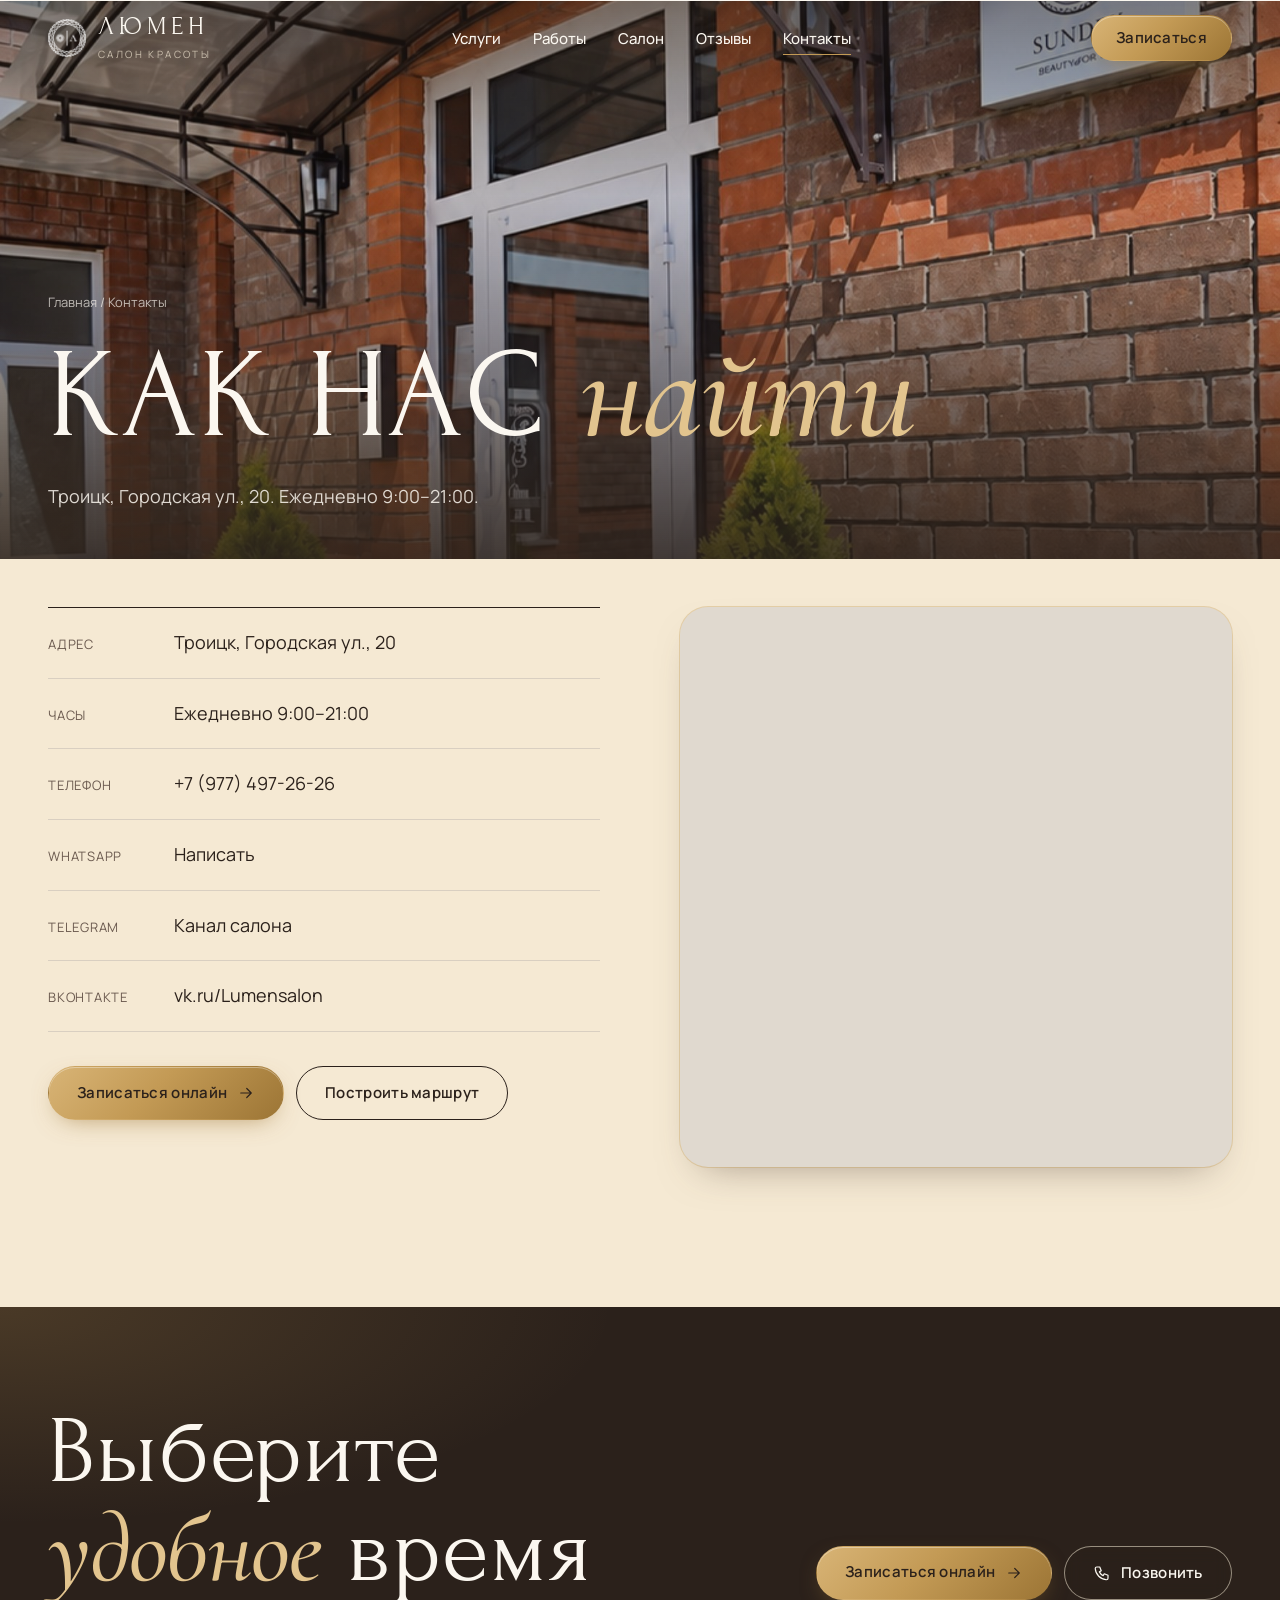
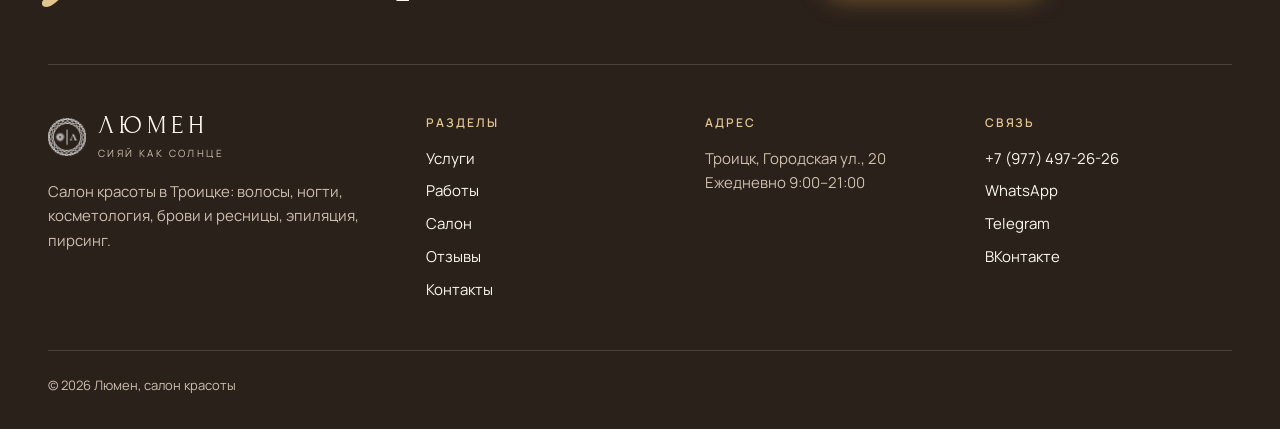
==== kontakty.html @ 07cf26c3 "Сайт салона Люмен: черновик" ====
<!doctype html>
<html lang="ru">
<head>
<meta charset="utf-8">
<meta name="viewport" content="width=device-width, initial-scale=1, viewport-fit=cover">
<title>Контакты · Люмен, Троицк</title>
<meta name="description" content="Салон Люмен: Троицк, Городская ул., 20. Ежедневно 9:00–21:00. +7 (977) 497-26-26.">
<meta name="theme-color" content="#3a2e27">
<meta property="og:title" content="Контакты · Люмен, Троицк">
<meta property="og:description" content="Салон Люмен: Троицк, Городская ул., 20. Ежедневно 9:00–21:00. +7 (977) 497-26-26.">
<meta property="og:image" content="assets/img/salon/salon-03.jpg">
<link rel="icon" href="assets/img/favicon.png">
<link rel="preconnect" href="https://fonts.googleapis.com">
<link rel="preconnect" href="https://fonts.gstatic.com" crossorigin>
<link href="https://fonts.googleapis.com/css2?family=Cormorant+Garamond:ital,wght@1,500&family=Forum&family=Manrope:wght@400;500;600&display=swap&subset=cyrillic" rel="stylesheet">
<link rel="stylesheet" href="assets/css/site.css">
<script>document.documentElement.classList.add('js')</script>
</head>
<body class="has-hero">
<div class="curtain" aria-hidden="true"><img src="assets/img/mark.png" alt="" width="311" height="312"></div>
<script>try{if(sessionStorage.getItem('lnav')){document.querySelector('.curtain').classList.add('is-enter');sessionStorage.removeItem('lnav')}}catch(e){}</script>
<a class="skip" href="#main">К содержанию</a>
<header class="header">
  <div class="wrap">
    <a class="brand" href="index.html" aria-label="Люмен, на главную">
      <img src="assets/img/mark.png" alt="" width="311" height="312">
      <span><span class="brand__name">ЛЮМЕН</span><span class="brand__sub">салон красоты</span></span>
    </a>
    <nav class="nav" aria-label="Основное меню"><ul><li><a href="uslugi.html">Услуги</a></li><li><a href="raboty.html">Работы</a></li><li><a href="salon.html">Салон</a></li><li><a href="otzyvy.html">Отзывы</a></li><li><a href="kontakty.html" aria-current="page">Контакты</a></li></ul></nav>
    <a class="btn btn--gold header__cta" href="https://n207666.yclients.com/company/207418/personal/menu?o=" target="_blank" rel="noopener">Записаться</a>
    <button class="burger" type="button" aria-expanded="false" aria-controls="menu" aria-label="Открыть меню"><span></span><span></span></button>
  </div>
</header>
<div class="menu" id="menu" aria-hidden="true">
  <nav aria-label="Меню"><ul><li><a href="index.html" style="--i:0">Главная <small>люмен</small></a></li><li><a href="uslugi.html" style="--i:1">Услуги <small>цены</small></a></li><li><a href="raboty.html" style="--i:2">Работы <small>фото</small></a></li><li><a href="salon.html" style="--i:3">Салон <small>интерьер</small></a></li><li><a href="otzyvy.html" style="--i:4">Отзывы <small>5,0</small></a></li><li><a href="kontakty.html" style="--i:5" aria-current="page">Контакты <small>адрес</small></a></li></ul></nav>
  <div class="menu__foot">
    <a class="btn btn--gold" href="https://n207666.yclients.com/company/207418/personal/menu?o=" target="_blank" rel="noopener">Записаться онлайн</a>
    <a href="tel:+79774972626">+7 (977) 497-26-26</a>
    <span>Троицк, Городская ул., 20. Ежедневно 9:00–21:00</span>
  </div>
</div>
<main id="main">

<section class="page-hero">
  <div class="page-hero__media"><img src="assets/img/salon/salon-10.jpg" alt="" width="1768" height="2600" decoding="async" data-parallax="0.12" fetchpriority="high"></div>
  <div class="wrap">
    <p class="crumbs"><a href="index.html">Главная</a> / Контакты</p>
    <h1 class="h1"><span class="hero__line"><span style="--i:0">Как нас <em>найти</em></span></span></h1>
    <p class="lead hero__fade" style="--i:0">Троицк, Городская ул., 20. Ежедневно 9:00–21:00.</p>
    
  </div>
</section>
<section class="section section--glow" style="padding-top:48px">
  <div class="wrap two-col">
    <div>
      <ul class="contact-list">
        <li><span>Адрес</span><p>Троицк, Городская ул., 20</p></li>
        <li><span>Часы</span><p>Ежедневно 9:00–21:00</p></li>
        <li><span>Телефон</span><a href="tel:+79774972626">+7 (977) 497-26-26</a></li>
        <li><span>WhatsApp</span><a href="https://wa.me/79774972626" target="_blank" rel="noopener">Написать</a></li>
        <li><span>Telegram</span><a href="https://t.me/salonSundex" target="_blank" rel="noopener">Канал салона</a></li>
        <li><span>ВКонтакте</span><a href="https://vk.ru/Lumensalon" target="_blank" rel="noopener">vk.ru/Lumensalon</a></li>
      </ul>
      <div class="hero__actions">
        <a class="btn btn--gold" href="https://n207666.yclients.com/company/207418/personal/menu?o=" target="_blank" rel="noopener">Записаться онлайн <svg viewBox="0 0 24 24" fill="none" stroke="currentColor" stroke-width="1.6" stroke-linecap="round" stroke-linejoin="round" aria-hidden="true"><path d="M5 12h14M13 6l6 6-6 6"/></svg></a>
        <a class="btn btn--line" href="https://yandex.ru/maps/org/lyumen/181692772645/" target="_blank" rel="noopener">Построить маршрут</a>
      </div>
    </div>
    <div class="map" data-reveal>
      <iframe src="https://yandex.ru/map-widget/v1/?ll=37.315527%2C55.492158&amp;z=17&amp;mode=search&amp;oid=181692772645&amp;ol=biz" title="Люмен на Яндекс Картах" loading="lazy" allowfullscreen></iframe>
    </div>
  </div>
</section>
</main>
<footer class="footer">
  <div class="wrap">
    <div class="footer__cta">
      <h2 class="h2" data-reveal>Выберите <em>удобное</em> время</h2>
      <div class="footer__actions" data-reveal style="--i:1">
        <a class="btn btn--gold" href="https://n207666.yclients.com/company/207418/personal/menu?o=" target="_blank" rel="noopener">Записаться онлайн <svg viewBox="0 0 24 24" fill="none" stroke="currentColor" stroke-width="1.6" stroke-linecap="round" stroke-linejoin="round" aria-hidden="true"><path d="M5 12h14M13 6l6 6-6 6"/></svg></a>
        <a class="btn btn--glass" href="tel:+79774972626"><svg viewBox="0 0 24 24" fill="none" stroke="currentColor" stroke-width="1.6" stroke-linecap="round" stroke-linejoin="round" aria-hidden="true"><path d="M5 4h4l2 5-2.5 1.5a11 11 0 0 0 5 5L15 13l5 2v4a2 2 0 0 1-2 2A16 16 0 0 1 3 6a2 2 0 0 1 2-2"/></svg> Позвонить</a>
      </div>
    </div>
    <div class="footer__grid">
      <div class="footer__brand">
        <a class="brand" href="index.html" aria-label="Люмен, на главную">
          <img src="assets/img/mark.png" alt="" width="311" height="312" loading="lazy">
          <span><span class="brand__name">ЛЮМЕН</span><span class="brand__sub">сияй как солнце</span></span>
        </a>
        <p>Салон красоты в Троицке: волосы, ногти, косметология, брови и ресницы, эпиляция, пирсинг.</p>
      </div>
      <div><h3>Разделы</h3><ul><li><a href="uslugi.html">Услуги</a></li><li><a href="raboty.html">Работы</a></li><li><a href="salon.html">Салон</a></li><li><a href="otzyvy.html">Отзывы</a></li><li><a href="kontakty.html">Контакты</a></li></ul></div>
      <div><h3>Адрес</h3><p>Троицк, Городская ул., 20<br>Ежедневно <span class="nowrap">9:00–21:00</span></p></div>
      <div><h3>Связь</h3><ul><li><a href="tel:+79774972626">+7 (977) 497-26-26</a></li><li><a href="https://wa.me/79774972626" target="_blank" rel="noopener">WhatsApp</a></li><li><a href="https://t.me/salonSundex" target="_blank" rel="noopener">Telegram</a></li><li><a href="https://vk.ru/Lumensalon" target="_blank" rel="noopener">ВКонтакте</a></li></ul></div>
    </div>
    <div class="footer__bottom">© 2026 Люмен, салон красоты</div>
  </div>
</footer>
<div class="booking-bar">
  <a class="btn btn--gold" href="https://n207666.yclients.com/company/207418/personal/menu?o=" target="_blank" rel="noopener">Записаться онлайн</a>
  <a class="call" href="tel:+79774972626" aria-label="Позвонить +7 (977) 497-26-26"><svg viewBox="0 0 24 24" fill="none" stroke="currentColor" stroke-width="1.6" stroke-linecap="round" stroke-linejoin="round" aria-hidden="true"><path d="M5 4h4l2 5-2.5 1.5a11 11 0 0 0 5 5L15 13l5 2v4a2 2 0 0 1-2 2A16 16 0 0 1 3 6a2 2 0 0 1 2-2"/></svg></a>
</div>
<script src="assets/js/site.js" defer></script>

</body>
</html>
---- assets/css/site.css ----
/* Люмен, салон красоты, Троицк. Версия 2.
   Палитра смешанная: эспрессо, какао, песок, овсяный, золотистый крем (пример Влада)
   + мох (стена в салоне) и золото (пожелание Евгении). Розового нет.
   Шрифты: Forum (капители), Cormorant Garamond курсив (акцентные слова), Manrope (текст).
   Подпись: золотое «солнце» из логотипа и золотое свечение по краям фото. */

:root {
  --ink: #2b211b;
  --espresso: #544339;
  --espresso-deep: #3a2e27;
  --cocoa: #8a6c5f;
  --sand: #bfa38a;
  --oat: #e0d9cf;
  --glow: #f5e9d3;
  --paper: #fbf7f0;
  --white: #ffffff;
  --moss: #3e4b34;
  --moss-deep: #2c3626;
  --gold: #c39a55;
  --gold-soft: #e2c48e;
  --gold-deep: #9c7535;
  --line: #d9cfc1;
  --line-dark: rgba(245, 233, 211, 0.16);
  --muted: #6b5a4f;
  --muted-light: #cbbfae;

  --font-display: "Forum", "Times New Roman", serif;
  --font-accent: "Cormorant Garamond", Georgia, serif;
  --font-body: "Manrope", system-ui, -apple-system, sans-serif;

  --r-sm: 12px;
  --r: 20px;
  --r-lg: 28px;

  --glow-rest: 0 0 0 1px rgba(195, 154, 85, 0.35), 0 18px 40px -22px rgba(84, 67, 57, 0.55);
  --glow-hot: 0 0 0 1px rgba(226, 196, 142, 0.9), 0 0 32px 2px rgba(226, 196, 142, 0.45), 0 24px 60px -20px rgba(58, 46, 39, 0.6);

  --ease-out: cubic-bezier(0.23, 1, 0.32, 1);
  --ease-drawer: cubic-bezier(0.32, 0.72, 0, 1);
  --ease-in-out: cubic-bezier(0.77, 0, 0.175, 1);

  --header-h: 64px;
  --wrap: 1440px;
  --gutter: 20px;
}
@media (min-width: 900px) { :root { --header-h: 76px; --gutter: 48px; } }

*, *::before, *::after { box-sizing: border-box; }
html { scroll-behavior: smooth; -webkit-text-size-adjust: 100%; scroll-padding-top: calc(var(--header-h) + 16px); }
body {
  margin: 0; background: var(--paper); color: var(--ink);
  font-family: var(--font-body); font-size: 16px; line-height: 1.65;
  -webkit-font-smoothing: antialiased; -webkit-tap-highlight-color: transparent;
  padding-bottom: calc(76px + env(safe-area-inset-bottom));
  overflow-x: clip;
}
@media (min-width: 900px) { body { padding-bottom: 0; } }
body.menu-open { overflow: hidden; }
img { display: block; max-width: 100%; height: auto; }
a { color: inherit; }
button { font: inherit; color: inherit; }
:focus-visible { outline: 2px solid var(--gold); outline-offset: 3px; border-radius: 6px; }
.wrap { width: 100%; max-width: var(--wrap); margin: 0 auto; padding: 0 var(--gutter); }
.visually-hidden { position: absolute !important; width: 1px; height: 1px; overflow: hidden; clip: rect(0 0 0 0); white-space: nowrap; }
.skip { position: absolute; left: 12px; top: -60px; z-index: 100; background: var(--ink); color: var(--paper); padding: 10px 16px; border-radius: var(--r-sm); }
.skip:focus { top: 12px; }
.nowrap { white-space: nowrap; }

/* ---------- Типографика ---------- */
.h1, .h2, .h3 { font-family: var(--font-display); font-weight: 400; margin: 0; letter-spacing: 0.01em; line-height: 1.02; text-wrap: balance; }
.h1 { font-size: clamp(58px, 14vw, 150px); text-transform: uppercase; line-height: 0.9; }
.h2 { font-size: clamp(38px, 6.6vw, 72px); }
.h3 { font-size: 26px; line-height: 1.15; }
.h1 em, .h2 em, .h3 em {
  font-family: var(--font-accent); font-style: italic; font-weight: 500;
  text-transform: none; letter-spacing: -0.01em; color: var(--gold-deep);
}
.h1 em { font-size: 1.06em; }
.lead { font-size: 17px; line-height: 1.6; color: var(--muted); max-width: 34em; margin: 0; }
@media (min-width: 900px) { .lead { font-size: 18px; } }
.kicker { font-family: var(--font-accent); font-style: italic; font-size: 24px; color: var(--gold-deep); margin: 0 0 10px; }

/* ---------- Кнопки: золото с бликом и подсветкой ---------- */
.btn {
  position: relative; overflow: hidden; isolation: isolate;
  display: inline-flex; align-items: center; justify-content: center; gap: 10px;
  min-height: 54px; padding: 0 28px; border-radius: 999px; border: 1px solid transparent;
  font-size: 15px; font-weight: 600; letter-spacing: 0.02em; text-decoration: none; cursor: pointer; white-space: nowrap;
  transition: transform 160ms var(--ease-out), box-shadow 300ms ease, background-color 200ms ease, color 200ms ease, border-color 200ms ease;
}
.btn:active { transform: scale(0.97); }
.btn svg { width: 18px; height: 18px; flex: none; transition: transform 250ms var(--ease-out); }
.btn--gold {
  background: linear-gradient(135deg, #d8b476 0%, var(--gold) 45%, var(--gold-deep) 100%);
  color: var(--ink);
  box-shadow: 0 8px 24px -10px rgba(156, 117, 53, 0.7), inset 0 1px 0 rgba(255, 255, 255, 0.35);
}
.btn--gold::after {
  content: ""; position: absolute; inset: 0; z-index: -1;
  background: linear-gradient(105deg, transparent 30%, rgba(255, 246, 225, 0.4) 48%, transparent 66%);
  transform: translateX(-110%);
}
.btn--gold.is-shine::after { animation: shine 1100ms var(--ease-in-out) 1; }
@keyframes shine { to { transform: translateX(110%); } }
.btn--line { border-color: currentColor; background: transparent; }
.btn--glass { border-color: rgba(245, 233, 211, 0.55); color: var(--paper); background: rgba(43, 33, 27, 0.25); backdrop-filter: blur(8px); -webkit-backdrop-filter: blur(8px); }
@media (hover: hover) and (pointer: fine) {
  .btn--gold:hover { box-shadow: 0 0 0 1px rgba(226, 196, 142, 0.45), 0 0 14px rgba(226, 196, 142, 0.25), 0 10px 24px -12px rgba(156, 117, 53, 0.6); }
  .btn--gold:hover::after { animation: shine 900ms var(--ease-in-out) 1; }
  .btn:hover svg { transform: translateX(4px); }
  .btn--line:hover { background: var(--ink); color: var(--paper); border-color: var(--ink); }
  .btn--glass:hover { background: var(--paper); color: var(--ink); border-color: var(--paper); }
}
.link-arrow { display: inline-flex; align-items: center; gap: 8px; font-weight: 600; font-size: 15px; text-decoration: none; border-bottom: 1px solid currentColor; padding-bottom: 2px; }
.link-arrow svg { width: 16px; height: 16px; transition: transform 200ms var(--ease-out); }
@media (hover: hover) and (pointer: fine) { .link-arrow:hover svg { transform: translateX(4px); } }

/* ---------- Свечение фото ---------- */
.glow { position: relative; border-radius: var(--r); overflow: hidden; box-shadow: var(--glow-rest); transition: box-shadow 400ms ease, transform 500ms var(--ease-out); background: var(--oat); }
.glow img { width: 100%; height: 100%; object-fit: cover; transition: transform 800ms var(--ease-out); }
.glow::after {
  content: ""; position: absolute; inset: 0; border-radius: inherit; pointer-events: none;
  box-shadow: inset 0 0 0 1px rgba(245, 233, 211, 0.25), inset 0 -60px 80px -60px rgba(195, 154, 85, 0.45);
  opacity: 0.6; transition: opacity 400ms ease;
}
@media (hover: hover) and (pointer: fine) {
  a:hover .glow, button.glow:hover, .glow:hover { box-shadow: var(--glow-hot); transform: translateY(-4px); }
  a:hover .glow img, button.glow:hover img, .glow:hover img { transform: scale(1.05); }
  a:hover .glow::after, .glow:hover::after { opacity: 1; }
}

/* ---------- Верхняя полоса ---------- */
.topbar { background: var(--cocoa); color: var(--glow); font-size: 13px; position: relative; z-index: 41; }
.topbar .wrap { display: flex; justify-content: center; gap: 22px; min-height: 36px; align-items: center; }
.topbar a { text-decoration: none; }
.topbar__addr { display: none; }
@media (min-width: 700px) { .topbar__addr { display: inline; } .topbar .wrap { justify-content: space-between; } }

/* ---------- Шапка ---------- */
.header {
  position: sticky; top: 0; z-index: 40; color: var(--ink);
  background: rgba(251, 247, 240, 0.86); backdrop-filter: saturate(1.4) blur(14px); -webkit-backdrop-filter: saturate(1.4) blur(14px);
  border-bottom: 1px solid transparent; transition: border-color 200ms ease, background-color 300ms ease, color 300ms ease;
}
.header.is-scrolled { border-bottom-color: var(--line); }
.has-hero .header:not(.is-scrolled) { background: transparent; backdrop-filter: none; -webkit-backdrop-filter: none; color: var(--paper); }
.has-hero .header:not(.is-scrolled) .brand img { filter: invert(1) brightness(1.2); }
.has-hero .header:not(.is-scrolled) .brand__sub { color: var(--muted-light); }
.has-hero .header { margin-bottom: calc(var(--header-h) * -1); }
.header .wrap { display: flex; align-items: center; justify-content: space-between; height: var(--header-h); gap: 24px; }
.brand { display: flex; align-items: center; gap: 12px; text-decoration: none; }
.brand img { width: 38px; height: 42px; object-fit: contain; transition: filter 300ms ease; }
.brand__name { font-family: var(--font-display); font-size: 25px; letter-spacing: 0.2em; line-height: 1; }
.brand__sub { display: block; font-family: var(--font-body); font-size: 10px; letter-spacing: 0.24em; text-transform: uppercase; color: var(--muted); margin-top: 5px; transition: color 300ms ease; }
.nav { display: none; }
.nav ul { list-style: none; margin: 0; padding: 0; display: flex; gap: 32px; }
.nav a { text-decoration: none; font-size: 15px; font-weight: 500; position: relative; padding: 6px 0; }
.nav a::after { content: ""; position: absolute; left: 0; right: 0; bottom: 0; height: 1px; background: var(--gold); transform: scaleX(0); transform-origin: left; transition: transform 250ms var(--ease-out); }
.nav a[aria-current="page"]::after { transform: scaleX(1); }
@media (hover: hover) and (pointer: fine) { .nav a:hover::after { transform: scaleX(1); } }
.header__cta { display: none; }
@media (min-width: 900px) { .nav { display: block; } .header__cta { display: inline-flex; min-height: 46px; padding: 0 24px; } }
.burger { width: 48px; height: 48px; margin-right: -8px; border: 0; background: none; cursor: pointer; display: grid; place-items: center; position: relative; z-index: 60; }
@media (min-width: 900px) { .burger { display: none; } }
.burger span { position: absolute; left: 12px; right: 12px; height: 1.5px; background: currentColor; border-radius: 2px; transition: transform 300ms var(--ease-drawer); }
.burger span:nth-child(1) { transform: translateY(-5px); }
.burger span:nth-child(2) { transform: translateY(5px); }
.menu-open .burger span:nth-child(1) { transform: rotate(45deg); }
.menu-open .burger span:nth-child(2) { transform: rotate(-45deg); }

/* ---------- Мобильное меню ---------- */
.menu {
  position: fixed; inset: 0; z-index: 50; color: var(--paper);
  background: radial-gradient(120% 70% at 100% 0%, rgba(195, 154, 85, 0.28), transparent 60%), linear-gradient(180deg, var(--espresso) 0%, var(--espresso-deep) 100%);
  display: flex; flex-direction: column;
  padding: calc(var(--header-h) + 36px) var(--gutter) calc(32px + env(safe-area-inset-bottom));
  clip-path: circle(0% at calc(100% - 32px) 32px); visibility: hidden;
  transition: clip-path 420ms var(--ease-drawer), visibility 0s linear 420ms;
}
.menu-open .menu { clip-path: circle(150% at calc(100% - 32px) 32px); visibility: visible; transition: clip-path 700ms var(--ease-drawer), visibility 0s; }
.menu ul { list-style: none; margin: 0; padding: 0; }
.menu li { border-bottom: 1px solid var(--line-dark); overflow: hidden; }
.menu li a {
  display: flex; justify-content: space-between; align-items: baseline; font-family: var(--font-display); font-size: 40px; line-height: 1; padding: 18px 0; text-decoration: none;
  transform: translateY(105%); transition: transform 250ms var(--ease-out);
}
.menu li a small { font-family: var(--font-accent); font-style: italic; font-size: 20px; color: var(--gold-soft); }
.menu li a[aria-current="page"] { color: var(--gold-soft); }
.menu-open .menu li a { transform: none; transition: transform 700ms var(--ease-out); transition-delay: calc(180ms + var(--i) * 60ms); }
.menu__foot { margin-top: auto; display: grid; gap: 14px; font-size: 15px; color: var(--muted-light); opacity: 0; transform: translateY(12px); transition: opacity 200ms ease, transform 200ms ease; }
.menu-open .menu__foot { opacity: 1; transform: none; transition: opacity 500ms ease 550ms, transform 600ms var(--ease-out) 550ms; }
.menu__foot a:not(.btn) { color: var(--paper); text-decoration: none; }
.menu__foot .btn { width: 100%; }
.menu-open .header { z-index: 55; background: transparent !important; border-bottom-color: transparent; backdrop-filter: none !important; -webkit-backdrop-filter: none !important; color: var(--paper); }
.menu-open .header .brand img { filter: invert(1) brightness(1.2); }
.menu-open .header .brand__sub { color: var(--muted-light); }
.menu-open .booking-bar { transform: translateY(120%); }

/* ---------- Нижняя кнопка записи (телефон) ---------- */
.booking-bar {
  position: fixed; left: 0; right: 0; bottom: 0; z-index: 45; display: flex; gap: 10px;
  padding: 12px var(--gutter) calc(12px + env(safe-area-inset-bottom));
  background: rgba(251, 247, 240, 0.92); backdrop-filter: blur(14px); -webkit-backdrop-filter: blur(14px);
  border-top: 1px solid var(--line); transition: transform 300ms var(--ease-drawer);
}
.booking-bar .btn--gold { flex: 1; }
.booking-bar .call { width: 54px; height: 54px; flex: none; border-radius: 50%; border: 1px solid var(--ink); display: grid; place-items: center; transition: transform 160ms var(--ease-out); }
.booking-bar .call:active { transform: scale(0.95); }
.booking-bar .call svg { width: 20px; height: 20px; }
@media (min-width: 900px) { .booking-bar { display: none; } }

/* ---------- Секции ---------- */
.section { padding: 96px 0; position: relative; }
@media (min-width: 900px) { .section { padding: 140px 0; } }
.section--glow { background: var(--glow); }
.section--oat { background: var(--oat); }
.section--moss { background: var(--moss); color: var(--paper); }
.section--espresso { background: radial-gradient(90% 60% at 85% 0%, rgba(195, 154, 85, 0.22), transparent 60%), var(--espresso); color: var(--paper); }
.section--moss .lead, .section--espresso .lead { color: var(--muted-light); }
.section--moss .h2 em, .section--espresso .h2 em, .section--moss .kicker, .section--espresso .kicker { color: var(--gold-soft); }
.section__head { display: flex; flex-wrap: wrap; justify-content: space-between; align-items: end; gap: 20px 40px; margin-bottom: 48px; }
@media (min-width: 900px) { .section__head { margin-bottom: 64px; } }
.section__head .lead { margin-top: 16px; }

/* ---------- Главный экран на весь экран ---------- */
.hero { position: relative; min-height: 100svh; display: flex; align-items: flex-end; color: var(--paper); overflow: hidden; background: var(--espresso-deep); }
.hero__media { position: absolute; inset: -12% 0; }
.hero__media img { width: 100%; height: 100%; object-fit: cover; object-position: 74% 30%; transform: scale(1.12); will-change: transform; }
.hero__shade {
  position: absolute; inset: 0; pointer-events: none;
  background:
    linear-gradient(180deg, rgba(43, 33, 27, 0.55) 0%, rgba(43, 33, 27, 0) 22%),
    linear-gradient(0deg, rgba(43, 33, 27, 0.92) 0%, rgba(58, 46, 39, 0.55) 38%, rgba(58, 46, 39, 0) 70%),
    radial-gradient(80% 60% at 10% 100%, rgba(195, 154, 85, 0.28), transparent 70%);
}
@media (min-width: 900px) {
  .hero { align-items: center; }
  .hero__shade { background:
    linear-gradient(180deg, rgba(43, 33, 27, 0.5) 0%, rgba(43, 33, 27, 0) 20%),
    linear-gradient(90deg, rgba(43, 33, 27, 0.9) 0%, rgba(58, 46, 39, 0.6) 38%, rgba(58, 46, 39, 0) 68%),
    radial-gradient(60% 70% at 0% 70%, rgba(195, 154, 85, 0.3), transparent 70%); }
}
.hero__inner { position: relative; z-index: 2; padding-top: calc(var(--header-h) + 40px); padding-bottom: 56px; }
@media (min-width: 900px) { .hero__inner { padding-bottom: 80px; } }
.hero .h1 { color: var(--paper); }
.hero .h1 em { color: var(--gold-soft); display: inline-block; position: relative; }
.hero .lead { color: rgba(251, 247, 240, 0.86); margin-top: 26px; max-width: 30em; }
.hero__actions { display: flex; flex-wrap: wrap; gap: 12px; margin-top: 34px; }
.hero__rating { display: inline-flex; align-items: center; gap: 10px; margin-top: 30px; font-size: 14px; color: rgba(251, 247, 240, 0.8); text-decoration: none; }
.hero__rating b { color: var(--paper); font-weight: 600; }
.stars { display: inline-flex; gap: 2px; color: var(--gold); }
.stars svg { width: 14px; height: 14px; }
.hero__line { display: block; overflow: hidden; padding-bottom: 0.06em; }
.hero__line > span { display: block; }
.hero__scroll { position: absolute; right: var(--gutter); bottom: 32px; z-index: 2; display: none; align-items: center; gap: 12px; font-size: 12px; letter-spacing: 0.2em; text-transform: uppercase; color: rgba(251, 247, 240, 0.75); }
.hero__scroll i { width: 1px; height: 48px; background: linear-gradient(var(--gold-soft), transparent); animation: drip 2.2s var(--ease-in-out) infinite; transform-origin: top; }
@keyframes drip { 0% { transform: scaleY(0); } 50% { transform: scaleY(1); } 100% { transform: scaleY(1); opacity: 0; } }
@media (min-width: 900px) { .hero__scroll { display: flex; } }

/* Солнце-подпись */
.sun { position: absolute; z-index: 1; color: var(--gold-soft); pointer-events: none; width: min(78vw, 640px); right: -18vw; top: 10%; opacity: 0.9; }
@media (min-width: 900px) { .sun { right: 4%; top: 50%; width: min(46vw, 640px); margin-top: calc(min(46vw, 640px) / -2); } }
.sun svg { width: 100%; height: auto; overflow: visible; }
.sun__ring { fill: none; stroke: currentColor; stroke-width: 0.6; }
.sun__rays { fill: none; stroke: currentColor; stroke-width: 0.8; stroke-linecap: round; opacity: 0.85; }
.sun__spin { transform-origin: 50% 50%; transform-box: fill-box; }

.js .hero__line > span { transform: translateY(108%); }
.js .hero__fade { opacity: 0; transform: translateY(16px); }
.js .sun__ring, .js .sun__rays { stroke-dasharray: 1; stroke-dashoffset: 1; }
.is-loaded .hero__media img { transform: scale(1); transition: transform 2400ms var(--ease-out); }
.is-loaded .hero__line > span { transform: none; transition: transform 1100ms var(--ease-out); transition-delay: calc(250ms + var(--i) * 120ms); }
.is-loaded .hero__fade { opacity: 1; transform: none; transition: opacity 800ms ease, transform 900ms var(--ease-out); transition-delay: calc(700ms + var(--i) * 100ms); }
.is-loaded .sun__ring { stroke-dashoffset: 0; transition: stroke-dashoffset 2200ms var(--ease-out) 400ms; }
.is-loaded .sun__rays { stroke-dashoffset: 0; transition: stroke-dashoffset 2000ms var(--ease-out) 900ms; }
.is-loaded .sun__spin { animation: spin 160s linear 2.6s infinite; }
@keyframes spin { to { transform: rotate(360deg); } }

/* ---------- Бегущая строка ---------- */
.marquee { background: linear-gradient(90deg, var(--gold-deep), var(--gold) 50%, var(--gold-deep)); color: var(--ink); overflow: hidden; padding: 18px 0; }
.marquee__track { display: flex; width: max-content; animation: marquee 38s linear infinite; }
.marquee__group { display: flex; align-items: center; gap: 36px; padding-right: 36px; font-family: var(--font-display); font-size: 26px; text-transform: uppercase; letter-spacing: 0.08em; white-space: nowrap; }
.marquee__group i { font-family: var(--font-accent); font-style: italic; text-transform: none; font-size: 28px; letter-spacing: 0; color: var(--espresso-deep); }
@keyframes marquee { to { transform: translateX(-50%); } }
@media (hover: hover) { .marquee:hover .marquee__track { animation-play-state: paused; } }

/* ---------- Направления ---------- */
.dirs { display: grid; grid-template-columns: repeat(2, 1fr); gap: 14px; list-style: none; margin: 0; padding: 0; }
@media (min-width: 900px) { .dirs { grid-template-columns: repeat(12, 1fr); gap: 22px; } .dirs li:nth-child(1), .dirs li:nth-child(2) { grid-column: span 6; } .dirs li:nth-child(n+3) { grid-column: span 3; } }
.dir { text-decoration: none; display: block; color: var(--paper); }
.dir .glow { aspect-ratio: 3 / 4; }
@media (min-width: 900px) { .dirs li:nth-child(-n+2) .glow { aspect-ratio: 16 / 11; } }
.dir .glow img { position: absolute; inset: 0; }
.dir__over { position: absolute; inset: 0; z-index: 1; display: flex; flex-direction: column; justify-content: flex-end; padding: 18px; background: linear-gradient(0deg, rgba(43, 33, 27, 0.78) 0%, rgba(43, 33, 27, 0) 55%); }
@media (min-width: 900px) { .dir__over { padding: 26px; } }
.dir__name { font-family: var(--font-display); font-size: 24px; line-height: 1.05; }
@media (min-width: 900px) { .dir__name { font-size: 32px; } .dirs li:nth-child(-n+2) .dir__name { font-size: 44px; } }
.dir__count { font-family: var(--font-accent); font-style: italic; font-size: 18px; color: var(--gold-soft); margin-top: 4px; }

/* ---------- Салон ---------- */
.split { display: grid; grid-template-columns: minmax(0, 1fr); }
.split > * { min-width: 0; }
@media (min-width: 900px) { .split { grid-template-columns: 1fr 1fr; min-height: 760px; } }
.split__media { position: relative; min-height: 420px; overflow: hidden; }
.split__media img { position: absolute; inset: -8% 0 auto 0; width: 100%; height: 116%; object-fit: cover; will-change: transform; }
.split__duo { position: absolute; z-index: 1; left: var(--gutter); right: var(--gutter); bottom: 20px; display: grid; grid-template-columns: 1fr 1fr; gap: 12px; }
.split__duo .glow { aspect-ratio: 4 / 3; box-shadow: 0 0 0 1px rgba(226, 196, 142, 0.6), 0 20px 40px -16px rgba(20, 15, 12, 0.7); }
.split__duo .glow img { position: absolute; inset: 0; }
@media (min-width: 900px) { .split__duo { left: auto; right: 32px; bottom: 32px; width: min(62%, 460px); gap: 16px; } }
@media (max-width: 899px) { .split__media { min-height: 520px; } }
.split__text { padding: 72px var(--gutter); display: flex; flex-direction: column; justify-content: center; }
@media (min-width: 900px) { .split__text { padding: 96px 8vw 96px 6vw; } }
.split__text > * { max-width: 560px; }
.facts { list-style: none; margin: 32px 0 0; padding: 0; border-top: 1px solid var(--line-dark); }
.facts li { display: flex; justify-content: space-between; gap: 16px; padding: 14px 0; border-bottom: 1px solid var(--line-dark); font-size: 15px; }
.facts li span:first-child { color: var(--muted-light); }
.brands { margin-top: 30px; font-family: var(--font-display); font-size: 17px; letter-spacing: 0.12em; color: var(--gold-soft); line-height: 1.9; display: flex; flex-wrap: wrap; }
.brands span + span::before { content: "·"; margin: 0 12px; color: var(--muted-light); }
.split .link-arrow { margin-top: 34px; color: var(--paper); align-self: flex-start; }

/* ---------- Работы: колонки с параллаксом ---------- */
.float-cols { display: grid; grid-template-columns: repeat(2, 1fr); gap: 12px; }
.float-col { display: grid; gap: 12px; align-content: start; will-change: transform; }
.float-col .glow { aspect-ratio: 4 / 5; }
.float-col .glow img { position: absolute; inset: 0; }
.float-col:nth-child(2) { margin-top: 48px; }
.float-col:nth-child(3) { display: none; }
@media (min-width: 900px) {
  .float-cols { grid-template-columns: repeat(3, 1fr); gap: 24px; }
  .float-col { gap: 24px; }
  .float-col:nth-child(2) { margin-top: 120px; }
  .float-col:nth-child(3) { display: grid; margin-top: 40px; }
}

/* ---------- Отзывы: бегущая лента ---------- */
.rating-big { display: flex; align-items: center; gap: 18px; }
.rating-big__num { font-family: var(--font-display); font-size: 72px; line-height: 1; }
.rating-big p { margin: 0; font-size: 14px; color: var(--muted); }
.rev-marquee { overflow: hidden; -webkit-mask-image: linear-gradient(90deg, transparent, #000 6%, #000 94%, transparent); mask-image: linear-gradient(90deg, transparent, #000 6%, #000 94%, transparent); }
.rev-marquee__track { display: flex; gap: 20px; width: max-content; animation: marquee 70s linear infinite; padding: 24px 0; }
@media (hover: hover) { .rev-marquee:hover .rev-marquee__track { animation-play-state: paused; } }
.rev-marquee .review { width: min(82vw, 400px); flex: none; }
.review {
  background: var(--white); border-radius: var(--r); padding: 28px 26px; display: flex; flex-direction: column; gap: 18px; margin: 0;
  box-shadow: 0 0 0 1px rgba(191, 163, 138, 0.35), 0 20px 40px -26px rgba(84, 67, 57, 0.45);
  transition: box-shadow 400ms ease, transform 500ms var(--ease-out);
}
@media (hover: hover) and (pointer: fine) { .review:hover { box-shadow: var(--glow-hot); transform: translateY(-4px); } }
.review__q { font-family: var(--font-accent); font-size: 64px; line-height: 0.5; color: var(--gold); height: 22px; }
.review blockquote { margin: 0; font-size: 16px; line-height: 1.65; }
.review figcaption { margin-top: auto; display: flex; justify-content: space-between; align-items: center; gap: 12px; font-size: 14px; }
.review figcaption b { font-weight: 600; }
.review .stars svg { width: 13px; height: 13px; }
.reviews--all { columns: 1; column-gap: 22px; }
.reviews--all .review { break-inside: avoid; margin-bottom: 22px; }
@media (min-width: 760px) { .reviews--all { columns: 2; } }
@media (min-width: 1100px) { .reviews--all { columns: 3; } }
.review__text.is-clamped { display: -webkit-box; -webkit-line-clamp: 7; -webkit-box-orient: vertical; overflow: hidden; }
.review__more { align-self: flex-start; background: none; border: 0; padding: 0; cursor: pointer; font-weight: 600; font-size: 14px; border-bottom: 1px solid currentColor; }
.review__tag { font-family: var(--font-accent); font-style: italic; font-size: 19px; color: var(--cocoa); }

/* ---------- Подвал ---------- */
.footer { background: radial-gradient(80% 50% at 0% 0%, rgba(195, 154, 85, 0.2), transparent 60%), var(--ink); color: var(--paper); padding: 96px 0 32px; }
.footer__cta { display: grid; gap: 28px; padding-bottom: 64px; border-bottom: 1px solid var(--line-dark); }
@media (min-width: 900px) { .footer__cta { grid-template-columns: 1.2fr 1fr; align-items: end; } }
.footer__cta .h2 { font-size: clamp(44px, 7.5vw, 96px); }
.footer__cta .h2 em { color: var(--gold-soft); }
.footer__actions { display: flex; flex-wrap: wrap; gap: 12px; }
@media (min-width: 900px) { .footer__actions { justify-content: flex-end; } }
.footer__grid { display: grid; gap: 32px; padding: 48px 0; grid-template-columns: 1fr 1fr; }
@media (min-width: 900px) { .footer__grid { grid-template-columns: 1.4fr 1fr 1fr 1fr; } }
.footer__grid h3 { font-size: 12px; letter-spacing: 0.16em; text-transform: uppercase; color: var(--gold-soft); margin: 0 0 14px; font-weight: 600; }
.footer__grid ul { list-style: none; margin: 0; padding: 0; display: grid; gap: 8px; font-size: 15px; }
.footer__grid a { text-decoration: none; color: var(--paper); transition: color 200ms ease; }
.footer__grid p { margin: 0; color: var(--muted-light); font-size: 15px; }
@media (hover: hover) and (pointer: fine) { .footer__grid a:hover { color: var(--gold-soft); } }
.footer__brand { grid-column: 1 / -1; }
@media (min-width: 900px) { .footer__brand { grid-column: auto; } }
.footer__brand .brand img { filter: invert(1) brightness(1.2); }
.footer__brand .brand__sub { color: var(--muted-light); }
.footer__brand p { margin-top: 18px; max-width: 26em; }
.footer__bottom { font-size: 13px; color: var(--muted-light); padding-top: 24px; border-top: 1px solid var(--line-dark); }

/* ---------- Шапки внутренних страниц: фото на всю ширину ---------- */
.page-hero { position: relative; min-height: 58svh; display: flex; align-items: flex-end; color: var(--paper); overflow: hidden; background: var(--espresso-deep); }
@media (min-width: 900px) { .page-hero { min-height: 62svh; } }
.page-hero__media { position: absolute; inset: 0; }
.page-hero__media img { position: absolute; inset: -8% 0 auto 0; width: 100%; height: 116%; object-fit: cover; will-change: transform; }
.page-hero::after { content: ""; position: absolute; inset: 0; background: linear-gradient(180deg, rgba(43, 33, 27, 0.55) 0%, rgba(43, 33, 27, 0.2) 35%, rgba(43, 33, 27, 0.88) 100%), radial-gradient(70% 60% at 0% 100%, rgba(195, 154, 85, 0.3), transparent 70%); }
.page-hero .wrap { position: relative; z-index: 2; padding-top: calc(var(--header-h) + 60px); padding-bottom: 48px; }
.page-hero .h1 { font-size: clamp(54px, 12vw, 128px); }
.page-hero .h1 em { color: var(--gold-soft); }
.page-hero .lead { color: rgba(251, 247, 240, 0.85); margin-top: 20px; }
.crumbs { font-size: 13px; color: rgba(251, 247, 240, 0.7); margin-bottom: 18px; }
.crumbs a { text-decoration: none; }
.page-hero .rating-big p { color: rgba(251, 247, 240, 0.8); }

/* ---------- Услуги ---------- */
.svc-tools { position: sticky; top: var(--header-h); z-index: 30; background: var(--paper); border-bottom: 1px solid var(--line); box-shadow: 0 10px 30px -24px rgba(84, 67, 57, 0.5); }
.svc-tools .wrap { padding-top: 12px; padding-bottom: 12px; display: grid; gap: 10px; }
@media (min-width: 900px) { .svc-tools .wrap { grid-template-columns: 340px 1fr; align-items: center; gap: 20px; } .svc-tools .wrap > * { min-width: 0; } }
.search { position: relative; }
.search > svg { position: absolute; left: 16px; top: 50%; width: 18px; height: 18px; transform: translateY(-50%); color: var(--muted); pointer-events: none; }
.search input { width: 100%; height: 48px; border-radius: 999px; border: 1px solid var(--line); background: var(--white); padding: 0 44px 0 46px; font: inherit; font-size: 16px; color: var(--ink); transition: border-color 200ms ease, box-shadow 300ms ease; }
.search input:focus { outline: none; border-color: var(--gold); box-shadow: 0 0 0 4px rgba(195, 154, 85, 0.2); }
.search__clear { position: absolute; right: 6px; top: 50%; transform: translateY(-50%); width: 40px; height: 40px; border: 0; background: none; border-radius: 50%; cursor: pointer; display: none; place-items: center; }
.search__clear svg { width: 18px; height: 18px; }
.search.has-value .search__clear { display: grid; }
.chips { display: flex; gap: 8px; overflow-x: auto; scrollbar-width: none; margin: 0 calc(var(--gutter) * -1); padding: 2px var(--gutter); }
@media (min-width: 900px) { .chips { margin: 0; padding: 2px 0; } }
.chips::-webkit-scrollbar { display: none; }
@media (min-width: 900px) { .chips { -webkit-mask-image: linear-gradient(90deg, transparent 0, #000 28px, #000 calc(100% - 28px), transparent 100%); mask-image: linear-gradient(90deg, transparent 0, #000 28px, #000 calc(100% - 28px), transparent 100%); padding: 2px 28px; } }
.chip { flex: none; min-height: 42px; padding: 0 16px; border-radius: 999px; border: 1px solid var(--line); background: var(--white); font-size: 14px; font-weight: 500; display: inline-flex; align-items: center; gap: 6px; text-decoration: none; cursor: pointer; transition: background-color 200ms ease, color 200ms ease, border-color 200ms ease, transform 160ms var(--ease-out); }
.chip:active { transform: scale(0.97); }
.chip small { color: var(--muted); font-size: 12px; transition: color 200ms ease; }
.chip.is-active, .chip[aria-selected="true"] { background: var(--espresso); color: var(--glow); border-color: var(--espresso); }
.chip.is-active small, .chip[aria-selected="true"] small { color: var(--gold-soft); }
.chip[hidden] { display: none; }
@media (hover: hover) and (pointer: fine) { .chip:not(.is-active):not([aria-selected="true"]):hover { border-color: var(--gold); } }

.svc-layout { padding-top: 48px; padding-bottom: 96px; }
.svc-cat { padding-top: 88px; }
.svc-cat:first-child { padding-top: 0; }

/* Баннер раздела: текст слева, фото в рамке справа (не растягиваем маленькие фото) */
.svc-cat__banner {
  display: grid; border-radius: var(--r-lg); overflow: hidden; margin-bottom: 20px; color: var(--paper);
  background: radial-gradient(80% 90% at 0% 100%, rgba(195, 154, 85, 0.3), transparent 60%), linear-gradient(135deg, var(--espresso) 0%, var(--espresso-deep) 100%);
  box-shadow: var(--glow-rest);
}
@media (min-width: 900px) { .svc-cat__banner { grid-template-columns: 1.15fr 0.85fr; min-height: 320px; } }
.svc-cat__text { padding: 28px 24px 30px; display: flex; flex-direction: column; justify-content: flex-end; gap: 10px; order: 2; }
@media (min-width: 900px) { .svc-cat__text { padding: 44px 48px; order: 0; } }
.svc-cat__text .h2 { font-size: clamp(40px, 6vw, 68px); }
.svc-cat__text p { margin: 0; font-size: 15px; color: rgba(251, 247, 240, 0.82); max-width: 40em; }
.svc-cat__count { font-family: var(--font-accent); font-style: italic; font-size: 21px; color: var(--gold-soft); }
.svc-cat__photo { position: relative; aspect-ratio: 16 / 10; overflow: hidden; }
@media (min-width: 900px) { .svc-cat__photo { aspect-ratio: auto; margin: 16px 16px 16px 0; border-radius: calc(var(--r-lg) - 8px); box-shadow: 0 0 0 1px rgba(226, 196, 142, 0.5); } }
.svc-cat__photo img { position: absolute; inset: 0; width: 100%; height: 100%; object-fit: cover; }

/* Список услуг */
.svc-list { list-style: none; margin: 0; padding: 0; display: grid; gap: 10px; }
@media (min-width: 1000px) { .svc-list { grid-template-columns: 1fr 1fr; gap: 12px 16px; } }
.svc {
  position: relative; display: grid; grid-template-columns: 72px 1fr auto; gap: 2px 16px; align-items: center;
  padding: 12px 14px 12px 12px; background: var(--white); border-radius: var(--r);
  box-shadow: 0 0 0 1px rgba(191, 163, 138, 0.3), 0 12px 24px -22px rgba(84, 67, 57, 0.6);
  transition: box-shadow 300ms ease, transform 300ms var(--ease-out);
}
.svc::before { content: ""; position: absolute; left: 0; top: 18px; bottom: 18px; width: 3px; border-radius: 0 3px 3px 0; background: linear-gradient(var(--gold-soft), var(--gold)); opacity: 0; transition: opacity 300ms ease; }
@media (hover: hover) and (pointer: fine) {
  .svc:hover { box-shadow: 0 0 0 1px rgba(195, 154, 85, 0.8), 0 0 24px rgba(226, 196, 142, 0.45); transform: translateY(-2px); }
  .svc:hover::before { opacity: 1; }
  .svc:hover .svc__img img { transform: scale(1.08); }
  .svc:hover .svc__go { background: var(--gold); border-color: var(--gold); color: var(--ink); }
}
.svc__img { grid-row: span 3; width: 72px; height: 72px; border-radius: 16px; overflow: hidden; background: var(--oat); box-shadow: 0 0 0 1px rgba(195, 154, 85, 0.45); }
.svc__img img { width: 100%; height: 100%; object-fit: cover; transition: transform 500ms var(--ease-out); }
.svc__name { font-size: 15px; line-height: 1.4; font-weight: 500; }
.svc__meta { font-size: 13px; color: var(--muted); display: flex; flex-wrap: wrap; gap: 4px 12px; }
.svc__meta span { display: inline-flex; align-items: center; gap: 5px; }
.svc__meta svg { width: 13px; height: 13px; color: var(--gold-deep); }
.svc__price { font-family: var(--font-display); font-size: 21px; line-height: 1.1; color: var(--espresso); white-space: nowrap; font-variant-numeric: tabular-nums; }
.svc__side { grid-column: 3; grid-row: 1 / span 3; display: flex; flex-direction: column; align-items: flex-end; gap: 8px; }
.svc__go { width: 36px; height: 36px; border-radius: 50%; border: 1px solid var(--line); display: grid; place-items: center; color: var(--espresso); transition: background-color 250ms ease, border-color 250ms ease, color 250ms ease, transform 160ms var(--ease-out); }
.svc__go:active { transform: scale(0.94); }
.svc__go svg { width: 16px; height: 16px; }
.svc mark { background: rgba(195, 154, 85, 0.3); color: inherit; border-radius: 3px; padding: 0 2px; }

/* Группа услуг с одним фото: большое фото + список сбоку */
.svc-group { display: grid; gap: 14px; margin-bottom: 14px; grid-column: 1 / -1; }
@media (min-width: 900px) { .svc-group { grid-template-columns: 320px minmax(0, 1fr); gap: 20px; align-items: start; } }
.svc-group > * { min-width: 0; }
.svc-group__photo { position: relative; width: 100%; aspect-ratio: 16 / 11; }
@media (min-width: 900px) { .svc-group__photo { position: sticky; top: calc(var(--header-h) + 96px); } }
.svc-group__photo img { position: absolute; inset: 0; }
.svc-group__photo--contain { background: var(--white); }
.svc-group__photo--contain img { object-fit: contain; padding: 18px; }
.svc-group__tag { position: absolute; left: 14px; bottom: 14px; z-index: 1; padding: 8px 14px; border-radius: 999px; background: rgba(43, 33, 27, 0.72); color: var(--glow); font-size: 13px; backdrop-filter: blur(6px); -webkit-backdrop-filter: blur(6px); }
.svc-group__list { list-style: none; margin: 0; padding: 6px 22px; background: var(--white); border-radius: var(--r); box-shadow: 0 0 0 1px rgba(191, 163, 138, 0.3), 0 12px 24px -22px rgba(84, 67, 57, 0.6); }
.svc-row { display: grid; grid-template-columns: 1fr auto; gap: 2px 16px; align-items: center; padding: 14px 0; border-bottom: 1px solid var(--line); }
.svc-row:last-child { border-bottom: 0; }
.svc-row .svc__name { grid-column: 1; }
.svc-row .svc__meta { grid-column: 1; }
.svc-row .svc__price { grid-column: 2; grid-row: 1 / span 2; font-size: 20px; }

.svc-empty { padding: 64px 0; text-align: center; color: var(--muted); }
.svc-empty .h3 { color: var(--ink); margin-bottom: 10px; }
.price-note { margin-top: 48px; font-size: 14px; color: var(--muted); }

/* ---------- Переход между страницами: занавес ---------- */
.curtain {
  position: fixed; inset: 0; z-index: 200; pointer-events: none;
  display: grid; place-items: center;
  background: radial-gradient(70% 60% at 50% 40%, rgba(195, 154, 85, 0.25), transparent 70%), var(--espresso-deep);
  transform: translateY(-100%);
}
.curtain img { width: 64px; height: auto; filter: invert(1) brightness(1.2); opacity: 0; transform: scale(0.94); transition: opacity 300ms ease, transform 500ms var(--ease-out); }
.curtain.is-cover { transform: none; transition: transform 520ms var(--ease-in-out); pointer-events: auto; }
.curtain.is-cover img { opacity: 1; transform: none; transition-delay: 200ms; }
.curtain.is-enter { transform: none; }
.curtain.is-leave { transform: translateY(-100%); transition: transform 700ms var(--ease-in-out); }
.curtain.is-enter img { opacity: 1; transform: none; }
.curtain.is-cover-start { transform: translateY(100%); }

/* ---------- Работы (страница) ---------- */
.tabs { display: flex; gap: 8px; overflow-x: auto; scrollbar-width: none; margin: 0 calc(var(--gutter) * -1) 32px; padding: 4px var(--gutter); }
.tabs::-webkit-scrollbar { display: none; }
.gallery { display: grid; grid-template-columns: repeat(2, 1fr); gap: 12px; list-style: none; margin: 0; padding: 0; }
@media (min-width: 760px) { .gallery { grid-template-columns: repeat(3, 1fr); gap: 18px; } }
@media (min-width: 1100px) { .gallery { grid-template-columns: repeat(4, 1fr); gap: 24px; } }
.gallery button.glow { display: block; width: 100%; padding: 0; border: 0; cursor: zoom-in; aspect-ratio: 4 / 5; }
.gallery button.glow img { position: absolute; inset: 0; }
.gallery li { animation: rise 600ms var(--ease-out) both; animation-delay: calc(var(--i) * 50ms); }
@keyframes rise { from { opacity: 0; transform: translateY(16px); } }
.lightbox { border: 0; padding: 0; margin: auto; background: transparent; max-width: none; max-height: none; width: 100%; height: 100%; color: var(--paper); }
.lightbox::backdrop { background: rgba(43, 33, 27, 0.94); }
.lightbox[open] { display: grid; place-items: center; }
.lightbox[open] .lightbox__img { animation: pop 280ms var(--ease-out); }
@keyframes pop { from { opacity: 0; transform: scale(0.96); } }
.lightbox__img { max-width: min(92vw, 760px); max-height: 80vh; width: auto; height: auto; border-radius: var(--r); box-shadow: var(--glow-hot); }
.lightbox__btn { position: fixed; width: 52px; height: 52px; border-radius: 50%; border: 1px solid rgba(245, 233, 211, 0.4); background: rgba(43, 33, 27, 0.6); color: var(--paper); display: grid; place-items: center; cursor: pointer; transition: transform 160ms var(--ease-out); }
.lightbox__btn:active { transform: scale(0.95); }
.lightbox__btn svg { width: 22px; height: 22px; }
.lightbox__close { top: 16px; right: 16px; }
.lightbox__prev { left: 16px; bottom: 24px; }
.lightbox__next { right: 16px; bottom: 24px; }
@media (min-width: 900px) { .lightbox__prev, .lightbox__next { bottom: auto; top: 50%; transform: translateY(-50%); } .lightbox__prev:active, .lightbox__next:active { transform: translateY(-50%) scale(0.95); } }
.lightbox__count { position: fixed; bottom: 38px; left: 50%; transform: translateX(-50%); font-size: 14px; color: var(--muted-light); }

/* ---------- Салон (страница) ---------- */
.masonry { columns: 2; column-gap: 12px; }
.masonry .glow { margin-bottom: 12px; break-inside: avoid; }
@media (min-width: 900px) { .masonry { columns: 3; column-gap: 24px; } .masonry .glow { margin-bottom: 24px; } }
.two-col { display: grid; gap: 40px; }
.two-col > * { min-width: 0; }
@media (min-width: 900px) { .two-col { grid-template-columns: 1fr 1fr; gap: 80px; } }
.feature-list { list-style: none; margin: 0; padding: 0; border-top: 1px solid var(--line); }
.feature-list li { padding: 20px 0; border-bottom: 1px solid var(--line); display: grid; gap: 4px; }
.feature-list b { font-family: var(--font-display); font-weight: 400; font-size: 26px; }
.feature-list span { color: var(--muted); font-size: 15px; }

/* ---------- Контакты ---------- */
.contact-list { list-style: none; margin: 0; padding: 0; border-top: 1px solid var(--ink); }
.contact-list li { display: grid; grid-template-columns: 110px 1fr; gap: 16px; padding: 20px 0; border-bottom: 1px solid var(--line); align-items: baseline; }
.contact-list span { font-size: 13px; color: var(--muted); letter-spacing: 0.06em; text-transform: uppercase; }
.contact-list a, .contact-list p { font-size: 18px; margin: 0; text-decoration: none; }
.map { border-radius: var(--r-lg); overflow: hidden; background: var(--oat); min-height: 440px; box-shadow: var(--glow-rest); }
@media (min-width: 900px) { .map { min-height: 560px; } }
.map iframe { width: 100%; height: 100%; min-height: 440px; border: 0; display: block; }
@media (min-width: 900px) { .map iframe { min-height: 560px; } }

/* ---------- Появление при прокрутке ---------- */
.js [data-reveal] { opacity: 0; transform: translateY(28px); }
.js [data-reveal].is-in { opacity: 1; transform: none; transition: opacity 800ms ease, transform 1000ms var(--ease-out); transition-delay: calc(var(--i, 0) * 80ms); }

@media (prefers-reduced-motion: reduce) {
  .js [data-reveal], .js .hero__fade, .js .hero__line > span { opacity: 1 !important; transform: none !important; }
  .js .sun__ring, .js .sun__rays { stroke-dashoffset: 0 !important; }
  .hero__media img { transform: none !important; }
  .is-loaded .sun__spin, .marquee__track, .rev-marquee__track, .hero__scroll i { animation: none !important; }
  .rev-marquee { overflow-x: auto; }
  .menu, .menu li a, .menu__foot { transition-duration: 1ms !important; transition-delay: 0s !important; }
  .menu li a { transform: none; }
  .gallery li { animation: none; }
  .btn--gold::after { display: none; }
  .glow, .glow img, .review, .svc { transition: none; }
  .curtain { display: none; }
}
.rev-marquee .review__text { display: -webkit-box; -webkit-line-clamp: 8; -webkit-box-orient: vertical; overflow: hidden; }

/* ---------- Варианты первого экрана (страница выбора) ---------- */
.hero-light .header:not(.is-scrolled) { color: var(--ink) !important; }
.hero-light .header:not(.is-scrolled) .brand img { filter: none !important; }
.hero-light .header:not(.is-scrolled) .brand__sub { color: var(--muted) !important; }

.hv { position: relative; min-height: 100svh; overflow: hidden; display: flex; }
.hv[hidden] { display: none; }
.hv .h1 em { color: var(--gold-deep); }
.hv .lead { color: var(--muted); }
.hv .hero__rating { color: var(--muted); }
.hv .hero__rating b { color: var(--ink); }

/* 1. Светлый: работа салона на весь экран */
.hv1 { background: var(--paper); align-items: center; }
.hv1__media { position: absolute; inset: -10% 0; }
.hv1__media img { width: 100%; height: 100%; object-fit: cover; object-position: 70% 35%; }
.hv1__shade { position: absolute; inset: 0; background: linear-gradient(0deg, rgba(251, 247, 240, 0.97) 0%, rgba(251, 247, 240, 0.9) 40%, rgba(251, 247, 240, 0.15) 75%, rgba(251, 247, 240, 0.35) 100%); }
@media (min-width: 900px) { .hv1__shade { background: linear-gradient(90deg, rgba(251, 247, 240, 0.97) 0%, rgba(251, 247, 240, 0.9) 34%, rgba(251, 247, 240, 0.25) 58%, rgba(251, 247, 240, 0) 72%), linear-gradient(180deg, rgba(251, 247, 240, 0.5) 0%, rgba(251, 247, 240, 0) 18%); } }
.hv1 .hero__inner { align-self: flex-end; }
@media (min-width: 900px) { .hv1 .hero__inner { align-self: center; } }
.hv1 .sun { color: var(--gold); opacity: 0.55; }

/* 2. Светлая типографика и живые фото */
.hv2 { background: radial-gradient(60% 50% at 50% 45%, rgba(226, 196, 142, 0.35), transparent 70%), var(--glow); align-items: center; justify-content: center; text-align: center; }
.hv2__center { position: relative; z-index: 2; padding: calc(var(--header-h) + 40px) var(--gutter) 64px; display: flex; flex-direction: column; align-items: center; }
.hv2 .lead { margin-left: auto; margin-right: auto; }
.hv2 .hero__actions { justify-content: center; }
.hv2 .h1 { font-size: clamp(60px, 13vw, 176px); }
.hv2 .sun { color: var(--gold); opacity: 0.6; left: 50%; right: auto; top: 50%; width: min(118vw, 860px); margin: 0; transform: translate(-50%, -50%); }
.hv2__ph { position: absolute; z-index: 1; width: clamp(96px, 16vw, 230px); aspect-ratio: 4 / 5; animation: float 7s ease-in-out infinite; }
.hv2__ph .glow { width: 100%; height: 100%; }
.hv2__ph .glow img { position: absolute; inset: 0; }
.hv2__ph--1 { left: 5%; top: 16%; rotate: -6deg; }
.hv2__ph--2 { right: 6%; top: 12%; rotate: 5deg; animation-delay: -2s; }
.hv2__ph--3 { left: 9%; bottom: 8%; rotate: 4deg; animation-delay: -4s; }
.hv2__ph--4 { right: 10%; bottom: 10%; rotate: -4deg; animation-delay: -1s; }
@keyframes float { 50% { transform: translateY(-14px); } }
@media (max-width: 899px) { .hv2__ph { opacity: 0.9; width: 92px; } .hv2__ph--1 { top: 11%; left: -4%; } .hv2__ph--2 { top: 9%; right: -4%; } .hv2__ph--3, .hv2__ph--4 { display: none; } }

/* 3. Интерьер салона, светлый, текст на стеклянной карточке */
.hv3 { align-items: flex-end; background: var(--oat); }
.hv3__media { position: absolute; inset: -10% 0; }
.hv3__media img { width: 100%; height: 100%; object-fit: cover; object-position: 50% 0%; }
.hv3__card {
  position: relative; z-index: 2; margin: 0 var(--gutter) 32px; padding: 28px 24px; max-width: 640px;
  background: rgba(251, 247, 240, 0.8); backdrop-filter: blur(16px) saturate(1.2); -webkit-backdrop-filter: blur(16px) saturate(1.2);
  border-radius: var(--r-lg); box-shadow: 0 0 0 1px rgba(226, 196, 142, 0.6), 0 30px 60px -30px rgba(58, 46, 39, 0.5);
}
@media (min-width: 900px) { .hv3__card { margin: 0 0 64px max(48px, calc((100vw - 1440px) / 2 + 48px)); padding: 44px 48px; } }
.hv3 .h1 { font-size: clamp(52px, 9vw, 112px); }

/* переключатель вариантов */
.hv-switch { position: fixed; z-index: 90; left: 50%; bottom: calc(92px + env(safe-area-inset-bottom)); transform: translateX(-50%); display: flex; gap: 6px; padding: 6px; border-radius: 999px; background: rgba(43, 33, 27, 0.88); backdrop-filter: blur(10px); -webkit-backdrop-filter: blur(10px); box-shadow: 0 16px 40px -12px rgba(0, 0, 0, 0.5); }
@media (min-width: 900px) { .hv-switch { bottom: 24px; } }
.hv-switch button { border: 0; border-radius: 999px; padding: 10px 16px; background: transparent; color: var(--glow); font-size: 14px; font-weight: 600; cursor: pointer; white-space: nowrap; transition: background-color 200ms ease, color 200ms ease; }
.hv-switch button[aria-pressed="true"] { background: var(--gold); color: var(--ink); }
@media (prefers-reduced-motion: reduce) { .hv2__ph { animation: none; } }

/* ---------- Блок салона на главной: текст + три фото в ряд ---------- */
.salon-head { display: grid; gap: 36px; margin-bottom: 48px; }
.salon-head > * { min-width: 0; }
@media (min-width: 900px) { .salon-head { grid-template-columns: 1fr 1fr; gap: 80px; align-items: end; margin-bottom: 64px; } }
.trio { display: grid; grid-auto-flow: column; grid-auto-columns: 78%; gap: 14px; overflow-x: auto; scroll-snap-type: x mandatory; scroll-padding-inline: var(--gutter); margin: 0 calc(var(--gutter) * -1); padding: 4px var(--gutter) 8px; scrollbar-width: none; }
.trio::-webkit-scrollbar { display: none; }
@media (min-width: 900px) { .trio { grid-auto-flow: row; grid-template-columns: repeat(3, 1fr); gap: 24px; overflow: visible; margin: 0; padding: 0; } }
.trio figure { margin: 0; scroll-snap-align: start; }
.trio .glow { aspect-ratio: 3 / 4; }
.trio .glow img { position: absolute; inset: 0; }
.trio figcaption { margin-top: 14px; font-family: var(--font-accent); font-style: italic; font-size: 22px; color: var(--gold-soft); }

/* Первый экран без фото (временно, до выбора фото Евгенией) */
.hero--plain { background: radial-gradient(55% 60% at 78% 50%, rgba(226, 196, 142, 0.45), transparent 70%), radial-gradient(40% 50% at 0% 100%, rgba(191, 163, 138, 0.35), transparent 70%), var(--glow); color: var(--ink); }
.hero--plain .h1 { color: var(--ink); }
.hero--plain .h1 em { color: var(--gold-deep); }
.hero--plain .lead { color: var(--muted); }
.hero--plain .hero__rating { color: var(--muted); }
.hero--plain .hero__rating b { color: var(--ink); }
.hero--plain .sun { color: var(--gold); opacity: 0.7; }
.hero--plain .hero__scroll { color: var(--muted); }
.hero--plain .hero__scroll i { background: linear-gradient(var(--gold), transparent); }
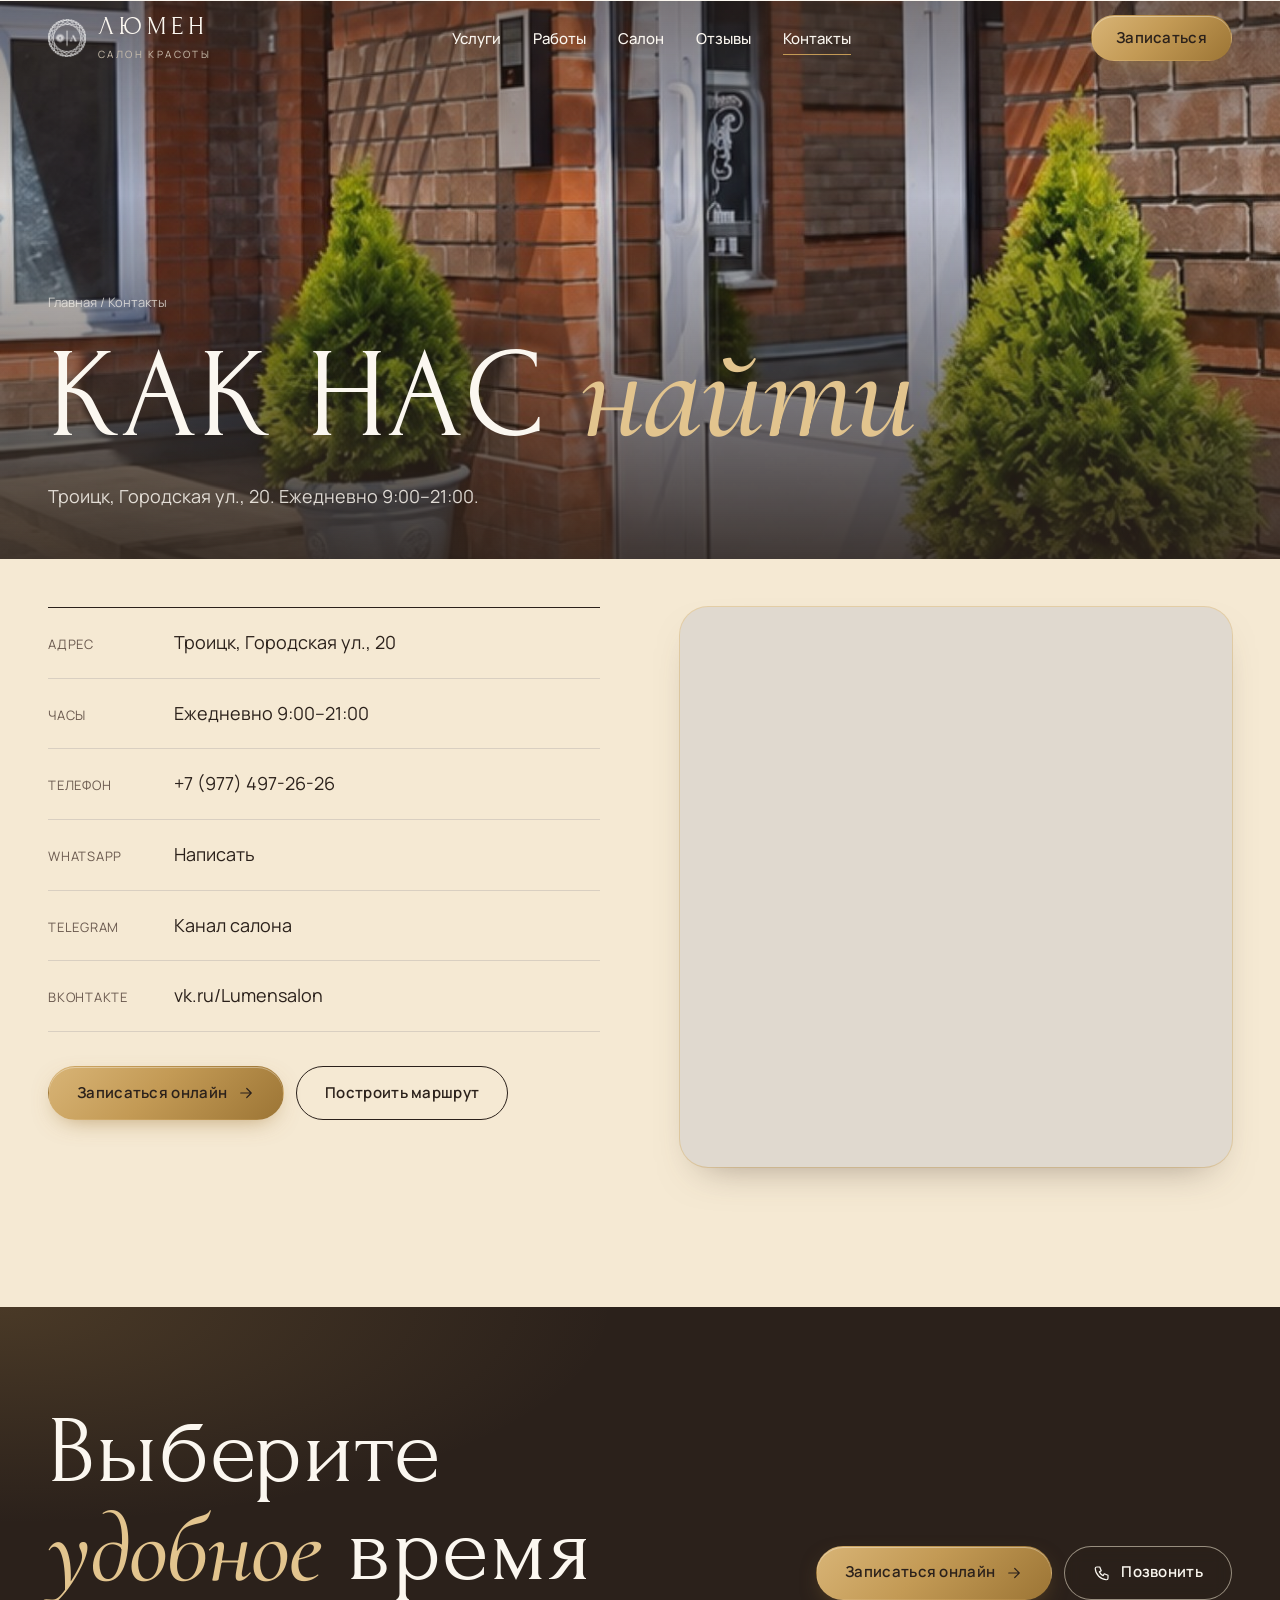
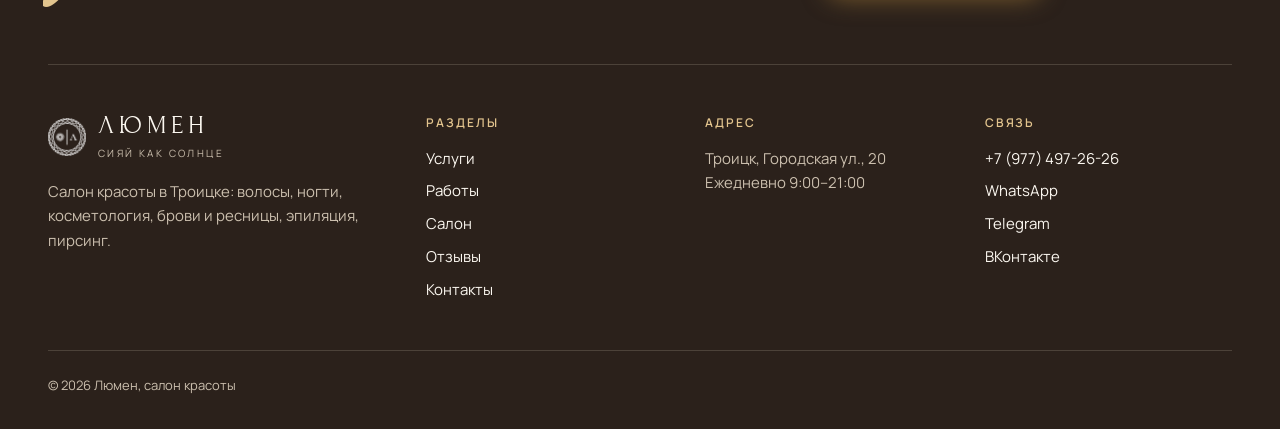
==== commit 98f375fc: "Люмен: свежие данные Яндекс.Карт (245 отзывов, лазерная эпиляция), scroll-эффекты Co-Authored-By: Cl" ====
--- a/kontakty.html
+++ b/kontakty.html
@@ -42,7 +42,7 @@
 <main id="main">
 
 <section class="page-hero">
-  <div class="page-hero__media"><img src="assets/img/salon/salon-10.jpg" alt="" width="1768" height="2600" decoding="async" data-parallax="0.12" fetchpriority="high"></div>
+  <div class="page-hero__media"><img src="assets/img/salon/salon-10.jpg" alt="" width="1272" height="1898" decoding="async" data-parallax="0.12" fetchpriority="high"></div>
   <div class="wrap">
     <p class="crumbs"><a href="index.html">Главная</a> / Контакты</p>
     <h1 class="h1"><span class="hero__line"><span style="--i:0">Как нас <em>найти</em></span></span></h1>
@@ -75,7 +75,7 @@
 <footer class="footer">
   <div class="wrap">
     <div class="footer__cta">
-      <h2 class="h2" data-reveal>Выберите <em>удобное</em> время</h2>
+      <h2 class="h2" data-split>Выберите <em>удобное</em> время</h2>
       <div class="footer__actions" data-reveal style="--i:1">
         <a class="btn btn--gold" href="https://n207666.yclients.com/company/207418/personal/menu?o=" target="_blank" rel="noopener">Записаться онлайн <svg viewBox="0 0 24 24" fill="none" stroke="currentColor" stroke-width="1.6" stroke-linecap="round" stroke-linejoin="round" aria-hidden="true"><path d="M5 12h14M13 6l6 6-6 6"/></svg></a>
         <a class="btn btn--glass" href="tel:+79774972626"><svg viewBox="0 0 24 24" fill="none" stroke="currentColor" stroke-width="1.6" stroke-linecap="round" stroke-linejoin="round" aria-hidden="true"><path d="M5 4h4l2 5-2.5 1.5a11 11 0 0 0 5 5L15 13l5 2v4a2 2 0 0 1-2 2A16 16 0 0 1 3 6a2 2 0 0 1 2-2"/></svg> Позвонить</a>
@@ -101,6 +101,7 @@
   <a class="call" href="tel:+79774972626" aria-label="Позвонить +7 (977) 497-26-26"><svg viewBox="0 0 24 24" fill="none" stroke="currentColor" stroke-width="1.6" stroke-linecap="round" stroke-linejoin="round" aria-hidden="true"><path d="M5 4h4l2 5-2.5 1.5a11 11 0 0 0 5 5L15 13l5 2v4a2 2 0 0 1-2 2A16 16 0 0 1 3 6a2 2 0 0 1 2-2"/></svg></a>
 </div>
 <script src="assets/js/site.js" defer></script>
+<script src="assets/js/scroll-fx.js" defer></script>
 
 </body>
 </html>
--- a/assets/css/site.css
+++ b/assets/css/site.css
@@ -456,7 +456,7 @@
 }
 .svc__img { grid-row: span 3; width: 72px; height: 72px; border-radius: 16px; overflow: hidden; background: var(--oat); box-shadow: 0 0 0 1px rgba(195, 154, 85, 0.45); }
 .svc__img img { width: 100%; height: 100%; object-fit: cover; transition: transform 500ms var(--ease-out); }
-.svc__name { font-size: 15px; line-height: 1.4; font-weight: 500; }
+.svc__name { overflow-wrap: anywhere; font-size: 15px; line-height: 1.4; font-weight: 500; }
 .svc__meta { font-size: 13px; color: var(--muted); display: flex; flex-wrap: wrap; gap: 4px 12px; }
 .svc__meta span { display: inline-flex; align-items: center; gap: 5px; }
 .svc__meta svg { width: 13px; height: 13px; color: var(--gold-deep); }
@@ -649,3 +649,21 @@
 .hero--plain .sun { color: var(--gold); opacity: 0.7; }
 .hero--plain .hero__scroll { color: var(--muted); }
 .hero--plain .hero__scroll i { background: linear-gradient(var(--gold), transparent); }
+
+/* ---------- Эффекты прокрутки (scroll-fx.js; класс .fx ставится только без «меньше движения») ---------- */
+.fx-progress { position: fixed; inset: 0 0 auto; z-index: 70; height: 3px; background: var(--gold); transform-origin: 0 50%; transform: scaleX(0); pointer-events: none; }
+/* Первый экран: солнце вращается и растёт, текст поднимается и гаснет */
+.fx .sun { rotate: calc(var(--hp, 0) * 70deg); scale: calc(1 + var(--hp, 0) * .28); opacity: calc(.9 - var(--hp, 0) * .7); }
+.fx .hero__inner { translate: 0 calc(var(--hp, 0) * -48px); opacity: calc(1 - var(--hp, 0) * 1.2); }
+/* Фото раскрываются из рамки, внутри «выдыхают» из увеличения (свойство scale не мешает наведению) */
+.fx [data-wipe] { --p: 0; clip-path: inset(calc((1 - var(--p)) * 12%) round var(--r)); }
+.fx [data-wipe] img { scale: calc(1.2 - .2 * var(--p)); }
+.fx [data-wipe].is-done { clip-path: none; }
+.fx [data-drift] { translate: 0 var(--dy, 0px); }
+/* Заголовки секций: слова выезжают из-под линии */
+.fx [data-split] .sw { display: inline-block; overflow: hidden; vertical-align: top; padding: 0 .05em .14em; margin: 0 -.05em -.14em; }
+.fx [data-split] .sw__in { display: inline-block; transform: translateY(108%); transition: transform 900ms var(--ease-out); transition-delay: calc(var(--i) * 60ms); }
+.fx [data-split].is-in .sw__in { transform: none; }
+/* Секции наезжают друг на друга скруглённым краем */
+.section + .section { margin-top: -32px; border-radius: 32px 32px 0 0; z-index: 1; }
+@media (min-width: 900px) { .section + .section { margin-top: -48px; border-radius: 48px 48px 0 0; } }
